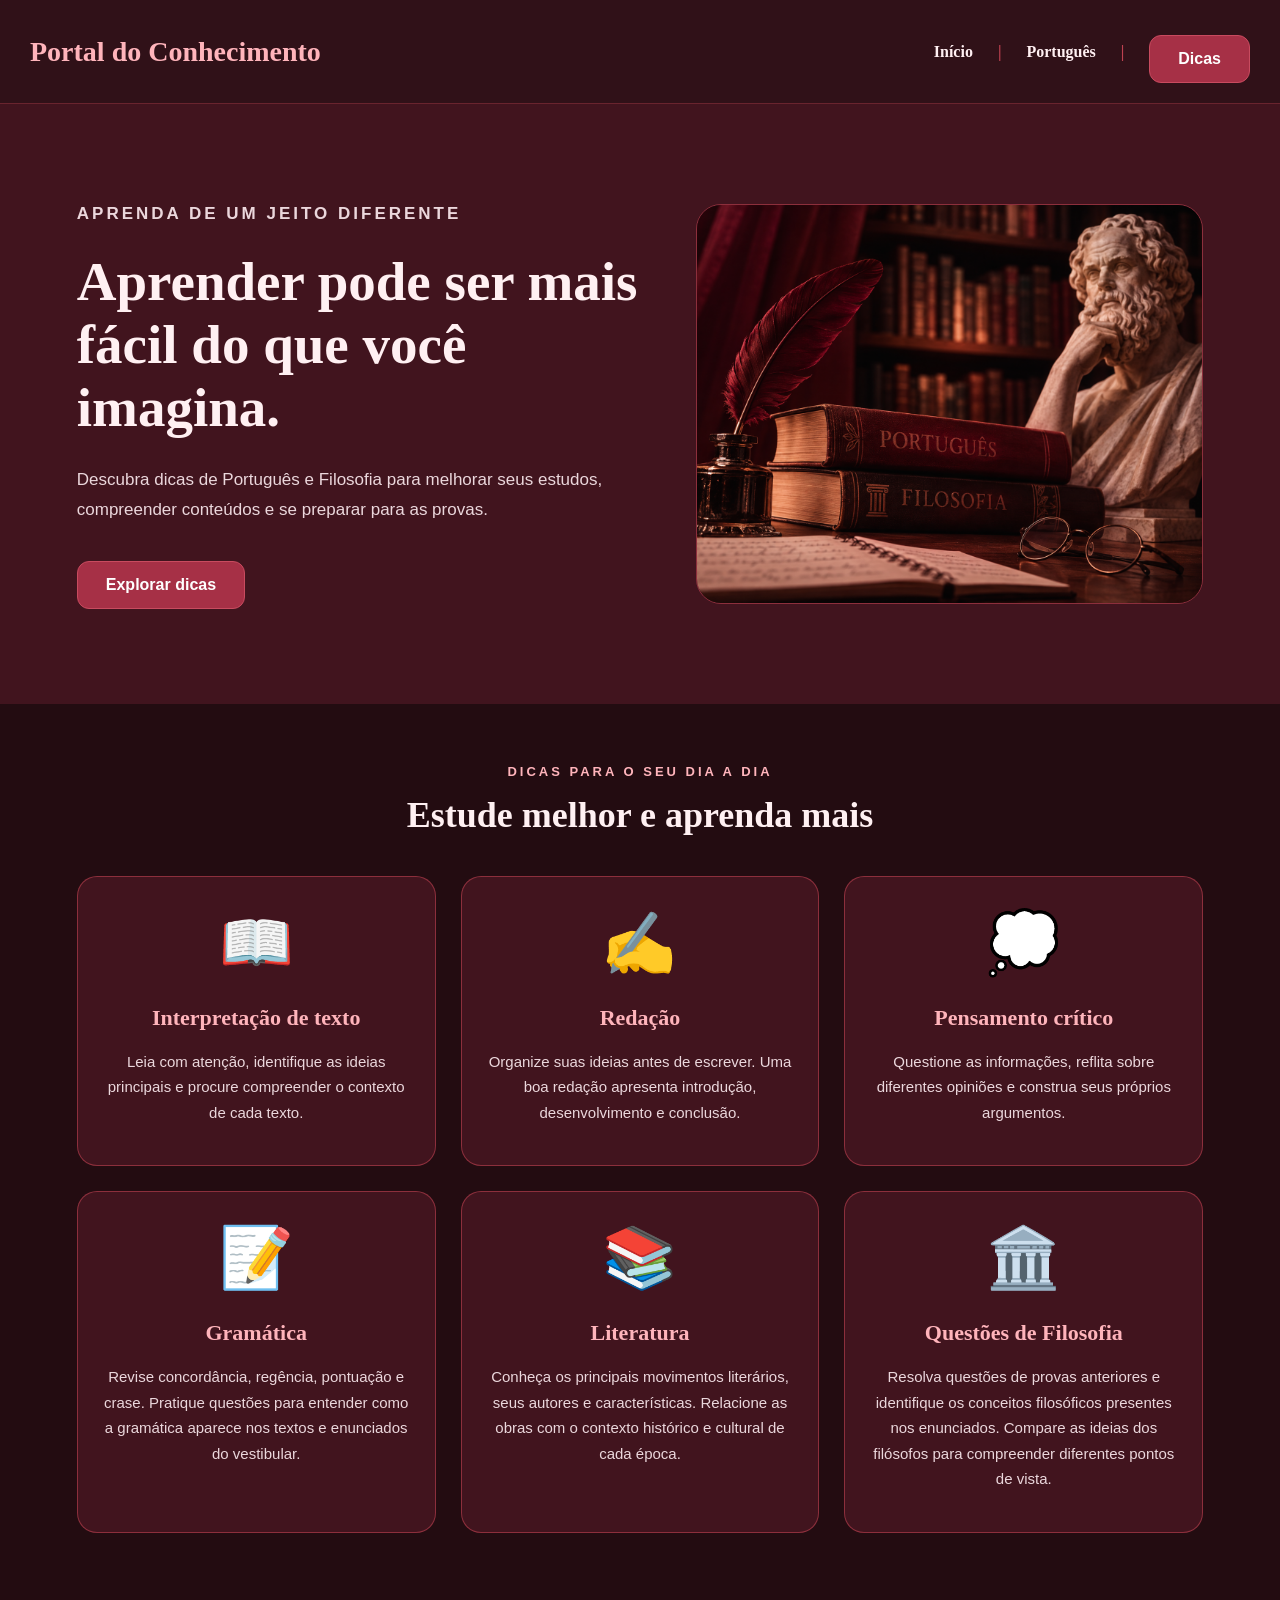
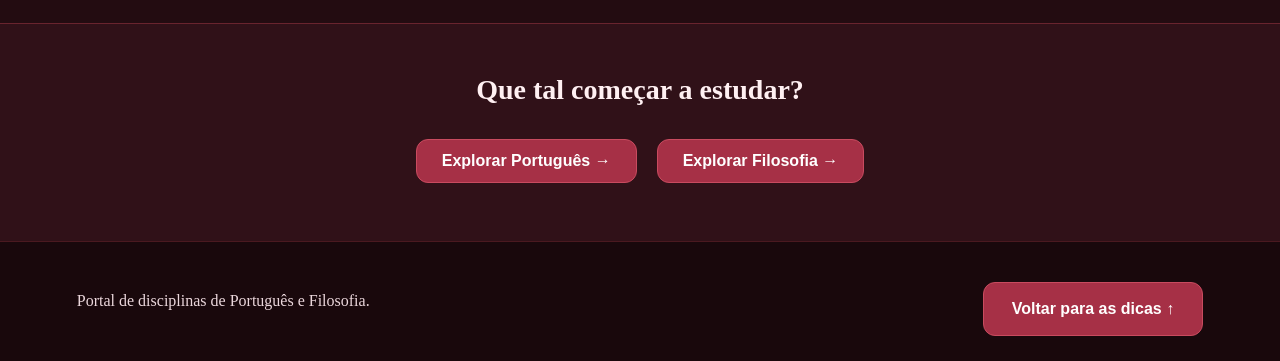
==== pages/dicas.html @ fc9e897b "Projeto" ====
<!DOCTYPE html>
<html lang="pt-BR">
    <head>
<meta charset="UTF-8">
<meta name="viewport" content="width=device-width, initial-scale=1.0">
<title>Dicas de Estudo - Portal do Conhecimento</title>
<link rel="stylesheet" href="../css/dicas1.css">
<link rel="stylesheet" href="../css/dicas2.css">
<link rel="stylesheet" href="../css/dicas3.css">
    </head>

    <body>
        <header>
        <p>Portal do Conhecimento</p>

        <section id="opcoes">
        <span id="opcao-inicio">
            <a href="index.html">Início</a>
        </span>

    <p>|</p>

        <span id="opcao-portugues">
            <a href="pages/portugues.html">Português</a>
        </span>

        <p>|</p>

<span id="ir-para-dicas">
            <a href="#destaques">Dicas</a>
        </span> 
    </section>
        </header>

        <main>
            <section id="introducao">
            <article>
            <p class="letras_pequenas">
                        APRENDA DE UM JEITO DIFERENTE
                </p>

            <h1>
    
                Aprender pode ser mais fácil do que você imagina.

            </h1>
<p>

        Descubra dicas de Português e Filosofia para

        melhorar seus estudos, compreender conteúdos

        e se preparar para as provas.
            </p>

            <span id="ir-para-dicas">

                <a href="#destaques">Explorar dicas</a>
        </span>
        </article>

    <img
    src="../assets/dicas1.png"
            alt="Materiais de estudo sobre Português e Filosofia"
                >
            </section>

            <section id="destaques">
            <article>
            <p class="letras_pequenas">
            DICAS PARA O SEU DIA A DIA
            </p>

            <h2>

                Estude melhor e aprenda mais
    
            </h2>
                </article>


                <section id="motivos">
    
                    <article class="motivo">
        
                        <span class="emoji">📖</span>

            <h3>Interpretação de texto</h3>

            <p>
                Leia com atenção, identifique as ideias
                principais e procure compreender o contexto
                de cada texto.
                        </p>
                    </article>

                    <article class="motivo">
                        <span class="emoji">✍️</span>

                        <h3>Redação</h3>

                        <p>
                            Organize suas ideias antes de escrever.
                            Uma boa redação apresenta introdução,
                            desenvolvimento e conclusão.
                        </p>
                    </article>

                    <article class="motivo">
                        <span class="emoji">💭</span>

                        <h3>Pensamento crítico</h3>

                        <p>
                            Questione as informações, reflita sobre
                            diferentes opiniões e construa seus próprios
                            argumentos.
                        </p>
                    </article>
                    <article class="motivo">
    <span class="emoji">📝</span>

    <h4>Gramática</h4>

    <p>
        Revise concordância, regência, pontuação e crase.
        Pratique questões para entender como a gramática
        aparece nos textos e enunciados do vestibular.
    </p>
</article>

<article class="motivo">
    <span class="emoji">📚</span>

    <h5>Literatura</h5>

    <p>
        Conheça os principais movimentos literários,
        seus autores e características. Relacione as obras
        com o contexto histórico e cultural de cada época.
    </p>
</article>

<article class="motivo">
    <span class="emoji">🏛️</span>

    <h6>Questões de Filosofia</h6>

    <p>
        Resolva questões de provas anteriores e identifique
        os conceitos filosóficos presentes nos enunciados.
        Compare as ideias dos filósofos para compreender
        diferentes pontos de vista.
    </p>
</article>
                </section>
            </section>

            <section id="ir-para-personagens">
                <h3>Que tal começar a estudar?</h3>

                <a href="pages/portugues.html">
                    Explorar Português →
                </a>

                <a href="pages/filosofia.html">
                    Explorar Filosofia →
                </a>
            </section>
        </main>

        <footer>
            <section>
                <p>
                    Portal de disciplinas de Português e Filosofia.
                </p>
            </section>

            <span id="ir-para-dicas">
                <a href="#destaques">Voltar para as dicas ↑</a>
            </span>
        </footer>
    </body>
</html>
---- css/dicas1.css ----
* {
    padding: 0;
    margin: 0;
    box-sizing: border-box;
}

html {
    scroll-behavior: smooth;
}

body {
    background-color: rgb(35, 12, 17);
    font-family: Cambria, Cochin, Georgia, Times, 'Times New Roman', serif;
    color: rgb(255, 240, 242);
}

a {
    text-decoration: none;
    color: rgb(255, 240, 242);
}

a:hover {
    color: rgb(255, 180, 187);
}

header {
    background-color: rgb(48, 17, 24);
    padding: 20px 30px;
    display: flex;
    justify-content: space-between;
    align-items: center;
    border-bottom: 1px solid rgba(190, 65, 80, 0.4);
}

header > p {
    font-size: 28px;
    font-weight: bold;
    color: rgb(255, 180, 187);
}

#opcoes {
    display: flex;
    align-items: center;
    gap: 25px;
    font-weight: bold;
}

#opcoes p {
    color: rgb(190, 65, 80);
}

#opcoes a {
    color: rgb(255, 240, 242);
    transition: color 0.3s ease;
}

#opcoes a:hover {
    color: rgb(255, 180, 187);
}

.letras_pequenas {
    font-family: 'Segoe UI', Tahoma, Geneva, Verdana, sans-serif;
    font-weight: bold;
    text-transform: uppercase;
    font-size: 13px;
    letter-spacing: 3px;
    color: rgb(255, 180, 187);
}

#introducao {
    background-color: rgb(65, 20, 30);
    padding: 60px 6%;
    display: flex;
    justify-content: space-between;
    align-items: center;
    gap: 40px;
    min-height: 600px;
}

#introducao article {
    flex: 1;
}

#introducao h1 {
    font-size: 55px;
    line-height: 1.15;
    margin-top: 20px;
    margin-bottom: 25px;
    color: rgb(255, 240, 242);
}

#introducao p {
    font-family: 'Segoe UI', Tahoma, Geneva, Verdana, sans-serif;
    font-size: 17px;
    line-height: 1.8;
    margin-bottom: 20px;
    color: rgb(235, 215, 220);
}

#introducao img {
    width: 45%;
    max-width: 600px;
    height: 400px;
    object-fit: cover;
    border-radius: 25px;
    border: 1px solid rgba(190, 65, 80, 0.6);
}

#ir-para-dicas {
    display: inline-block;
    margin-top: 15px;
}

#ir-para-dicas a {
    display: inline-block;
    padding: 14px 28px;
    background-color: rgb(166, 48, 70);
    color: rgb(255, 255, 255);
    border: 1px solid rgb(200, 75, 95);
    border-radius: 12px;
    font-family: 'Segoe UI', Tahoma, Geneva, Verdana, sans-serif;
    font-weight: bold;
    font-size: 16px;
    text-decoration: none;
    transition: background-color 0.3s ease,
                transform 0.3s ease,
                box-shadow 0.3s ease;
}

#ir-para-dicas a:hover {
    background-color: rgb(190, 60, 85);
    color: rgb(255, 255, 255);
    transform: translateY(-3px);
    box-shadow: 0 8px 20px rgba(0, 0, 0, 0.25);
}
---- css/dicas2.css ----
#destaques {
    padding: 60px 6%;
    background-color: rgb(35, 12, 17);
}

#destaques > article {
    text-align: center;
    margin-bottom: 40px;
}

#destaques h2 {
    font-size: 36px;
    margin-top: 15px;
    color: rgb(255, 240, 242);
}

#motivos {
    display: grid;
    grid-template-columns: repeat(3, minmax(0, 1fr));
    gap: 25px;
    margin-top: 30px;
    margin-bottom: 30px;
}

.motivo {
    width: 100%;
    min-width: 0;
    background-color: rgb(65, 20, 30);
    border-radius: 20px;
    border: 1px solid rgba(190, 65, 80, 0.6);
    padding: 30px 25px;
    text-align: center;
    display: flex;
    flex-direction: column;
    align-items: center;
    transition: transform 0.3s ease,
                background-color 0.3s ease,
                box-shadow 0.3s ease;
}

.motivo:hover {
    transform: translateY(-5px);
    background-color: rgb(80, 25, 37);
    box-shadow: 0 10px 25px rgba(0, 0, 0, 0.25);
}

.emoji {
    font-size: 60px;
    margin-bottom: 15px;
}

.motivo h3,
.motivo h4,
.motivo h5,
.motivo h6 {
    font-size: 22px;
    line-height: 1.4;
    margin-top: 10px;
    margin-bottom: 15px;
    color: rgb(255, 180, 187);
}

.motivo p {
    font-family: 'Segoe UI', Tahoma, Geneva, Verdana, sans-serif;
    font-size: 15px;
    line-height: 1.7;
    margin-bottom: 10px;
    color: rgb(235, 215, 220);
}

#ir-para-personagens {
    text-align: center;
    background-color: rgb(48, 17, 24);
    padding: 50px 20px;
    border-top: 1px solid rgba(190, 65, 80, 0.4);
}

#ir-para-personagens h3 {
    font-size: 28px;
    margin-bottom: 25px;
    color: rgb(255, 240, 242);
}

#ir-para-personagens a {
    display: inline-block;
    margin: 8px;
    padding: 12px 25px;
    background-color: rgb(166, 48, 70);
    color: rgb(255, 255, 255);
    border: 1px solid rgb(200, 75, 95);
    border-radius: 12px;
    font-family: 'Segoe UI', Tahoma, Geneva, Verdana, sans-serif;
    font-weight: bold;
    transition: background-color 0.3s ease;
}

#ir-para-personagens a:hover {
    background-color: rgb(190, 60, 85);
    color: rgb(255, 255, 255);
}

footer {
    display: flex;
    justify-content: space-between;
    background-color: rgb(25, 8, 12);
    color: rgb(235, 215, 220);
    align-items: center;
    line-height: 1.5;
    padding: 25px 6%;
    border-top: 1px solid rgba(190, 65, 80, 0.3);
}

footer p {
    color: rgb(235, 215, 220);
}

#links-rodape {
    display: flex;
    gap: 20px;
}

#links-rodape a {
    color: rgb(255, 180, 187);
}

#links-rodape a:hover {
    color: rgb(255, 240, 242);
}
---- css/dicas3.css ----
@media (max-width: 1000px) {
    #introducao {
        padding: 50px 5%;
        gap: 25px;
    }

    #introducao h1 {
        font-size: 42px;
    }

    #introducao img {
        width: 45%;
        height: 350px;
    }

    #motivos {
        grid-template-columns: repeat(2, minmax(0, 1fr));
    }
}

@media (max-width: 700px) {
    header {
        flex-direction: column;
        gap: 20px;
        padding: 25px 15px;
    }

    header > p {
        font-size: 24px;
        text-align: center;
    }

    #opcoes {
        flex-wrap: wrap;
        justify-content: center;
        gap: 12px;
    }

    #introducao {
        flex-direction: column;
        text-align: center;
        padding: 45px 20px;
    }

    #introducao h1 {
        font-size: 36px;
    }

    #introducao img {
        width: 100%;
        height: auto;
        max-height: 350px;
    }

    #destaques {
        padding: 45px 20px;
    }

    #destaques h2 {
        font-size: 30px;
    }

    #motivos {
        grid-template-columns: 1fr;
        gap: 20px;
    }

    .motivo {
        padding: 25px 20px;
    }

    #ir-para-personagens {
        padding: 40px 20px;
    }

    footer {
        flex-direction: column;
        text-align: center;
        gap: 20px;
    }

    #links-rodape {
        justify-content: center;
    }
}

@media (max-width: 400px) {
    #introducao h1 {
        font-size: 30px;
    }

    #opcoes {
        gap: 8px;
    }

    #opcoes a {
        font-size: 13px;
    }

    #ir-para-dicas a {
        padding: 12px 20px;
    }

    .motivo h3,
    .motivo h4,
    .motivo h5,
    .motivo h6 {
        font-size: 20px;
    }
}
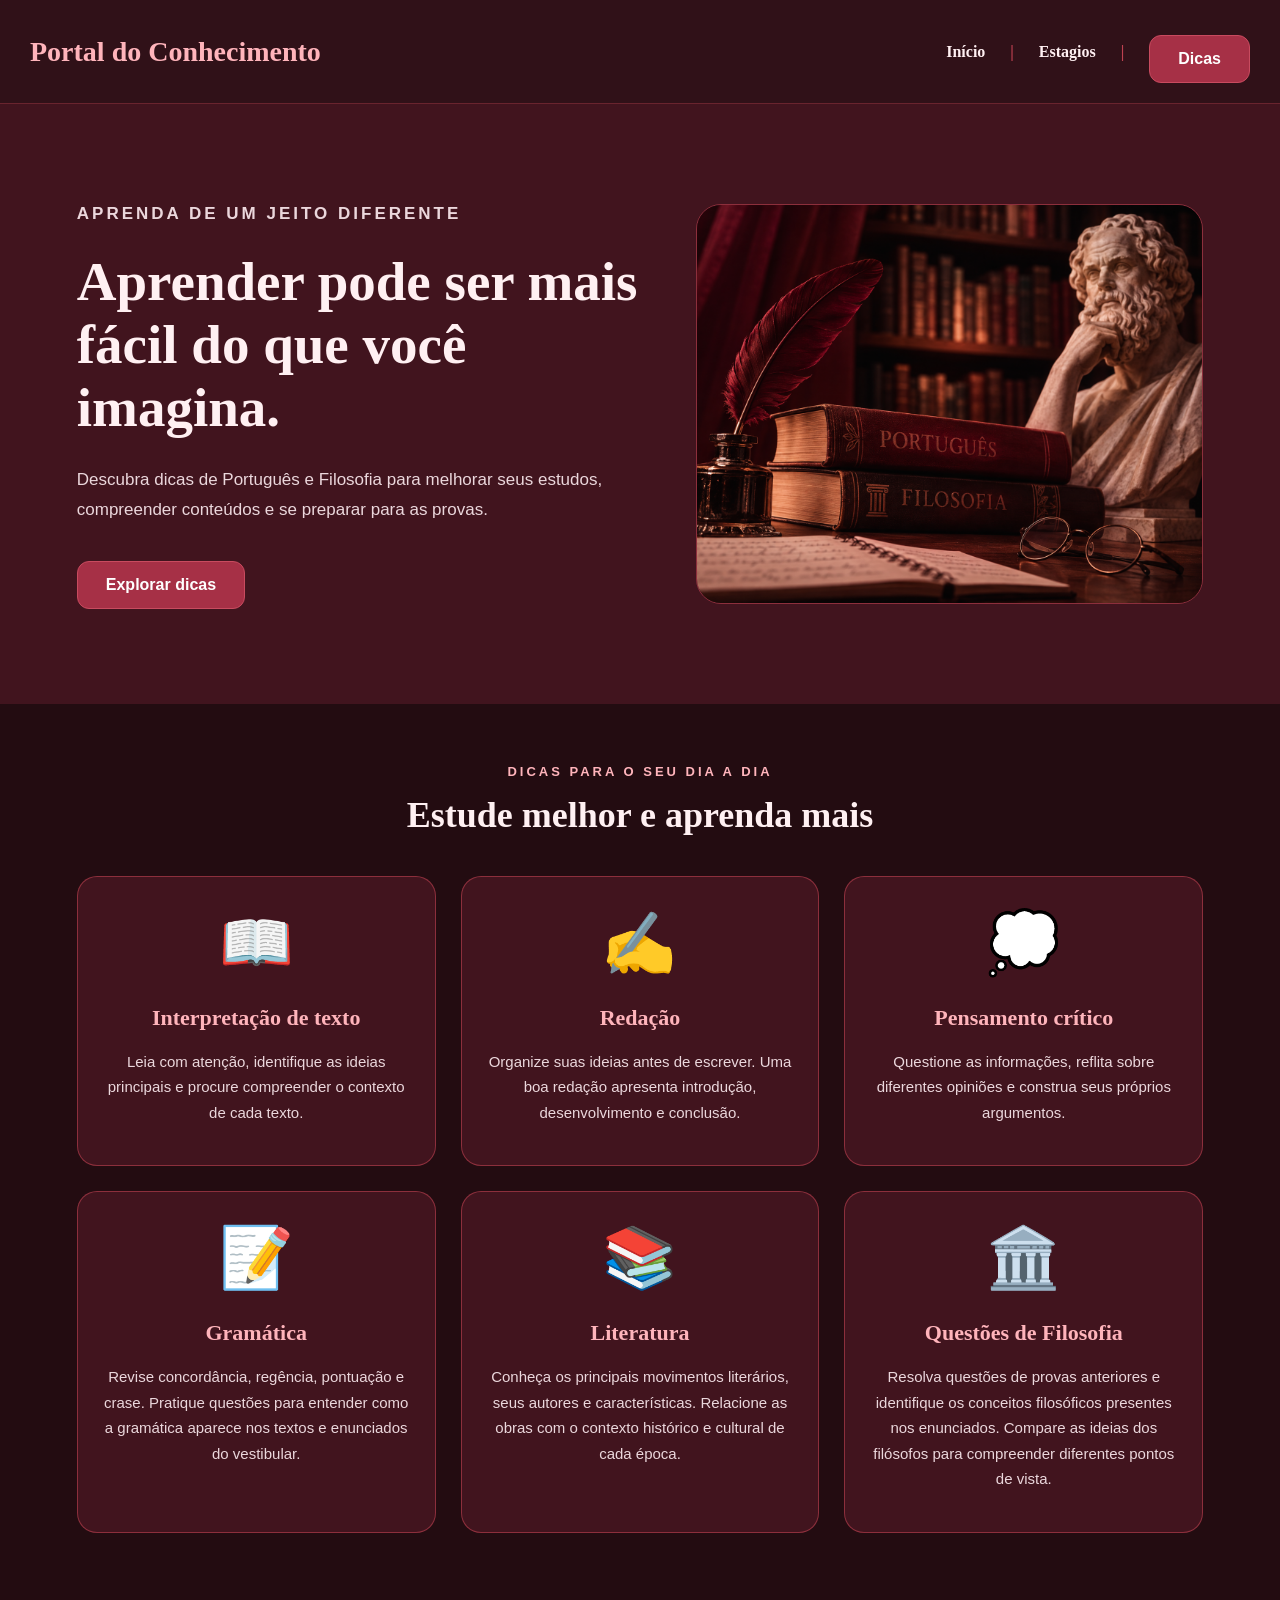
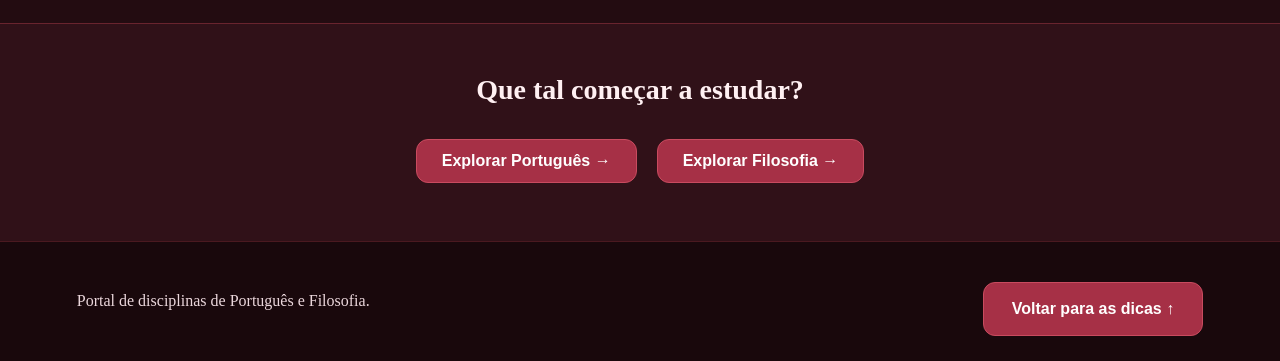
==== commit d972461f: "Atualiza pagina de dicas" ====
--- a/pages/dicas.html
+++ b/pages/dicas.html
@@ -21,7 +21,7 @@
     <p>|</p>
 
         <span id="opcao-portugues">
-            <a href="pages/portugues.html">Português</a>
+            <a href="pages/portugues.html">Estagios</a>
         </span>
 
         <p>|</p>
@@ -29,6 +29,7 @@
 <span id="ir-para-dicas">
             <a href="#destaques">Dicas</a>
         </span> 
+        
     </section>
         </header>
 
